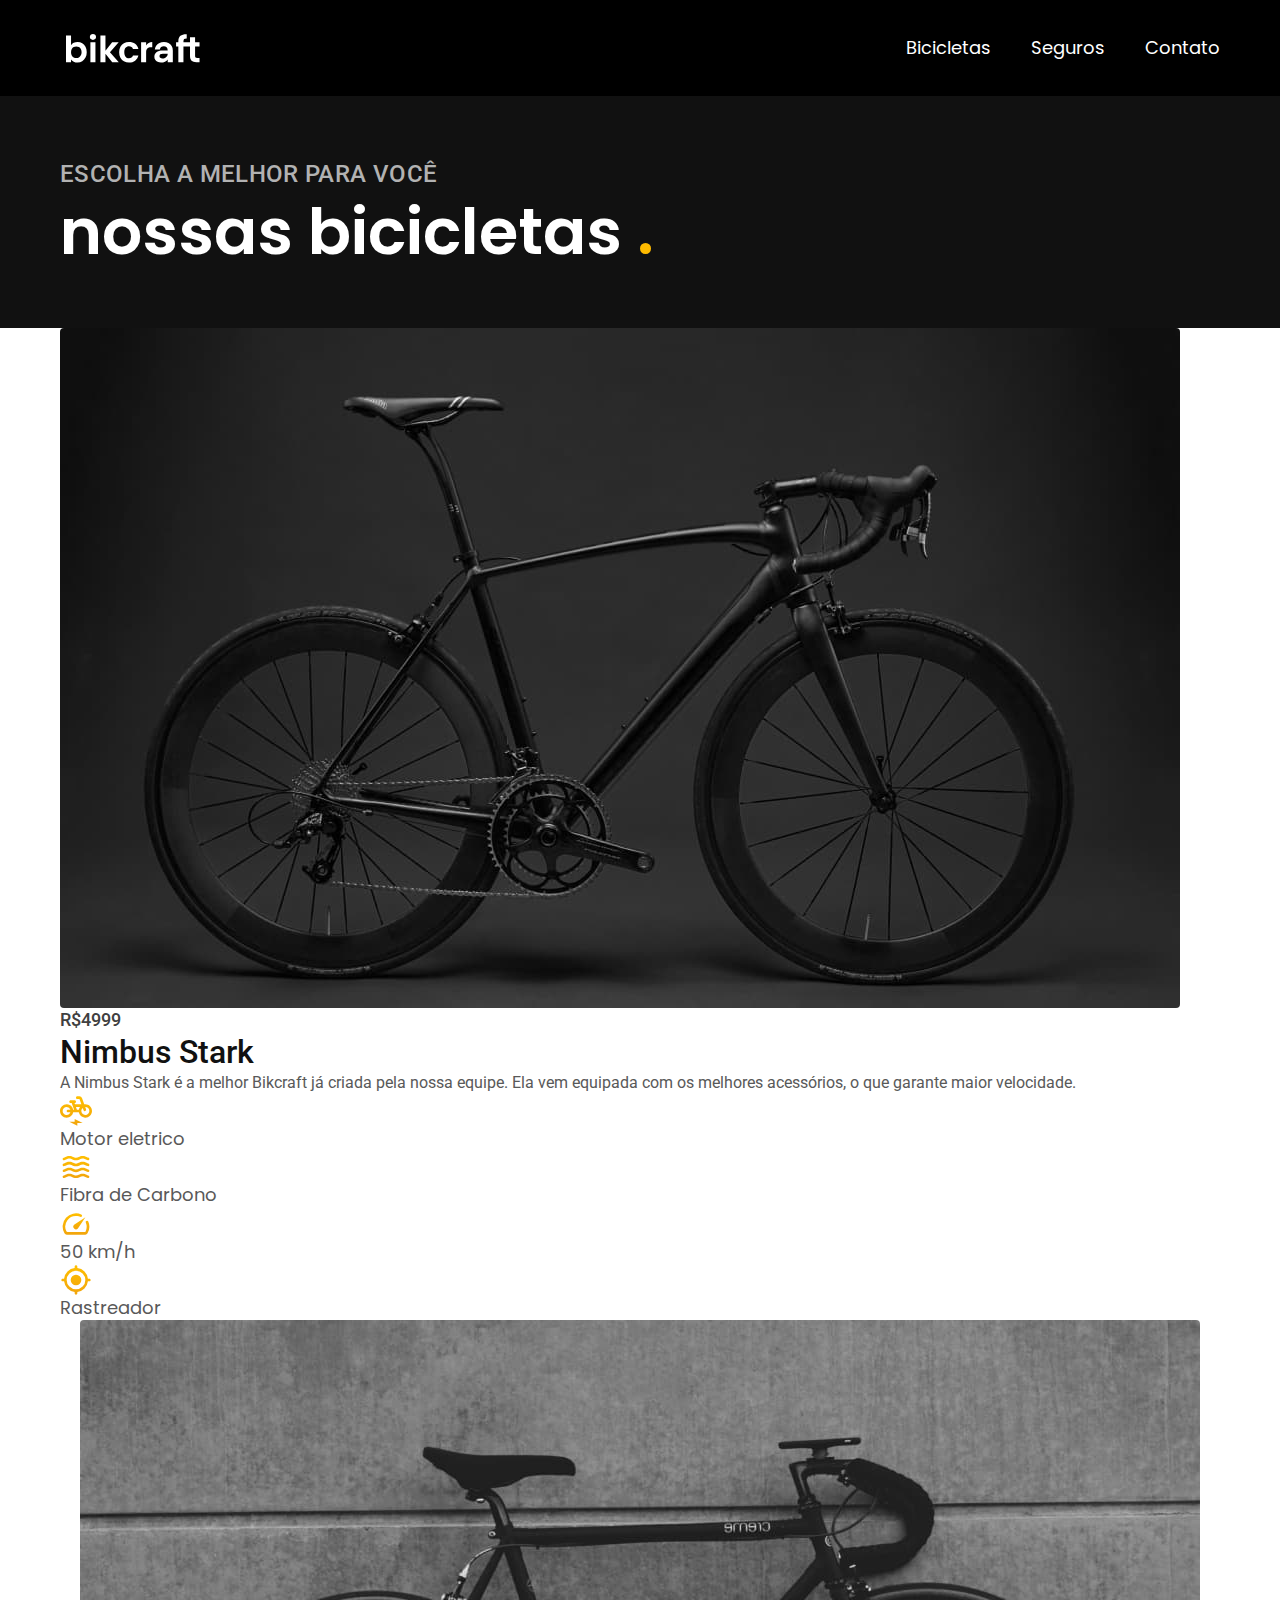
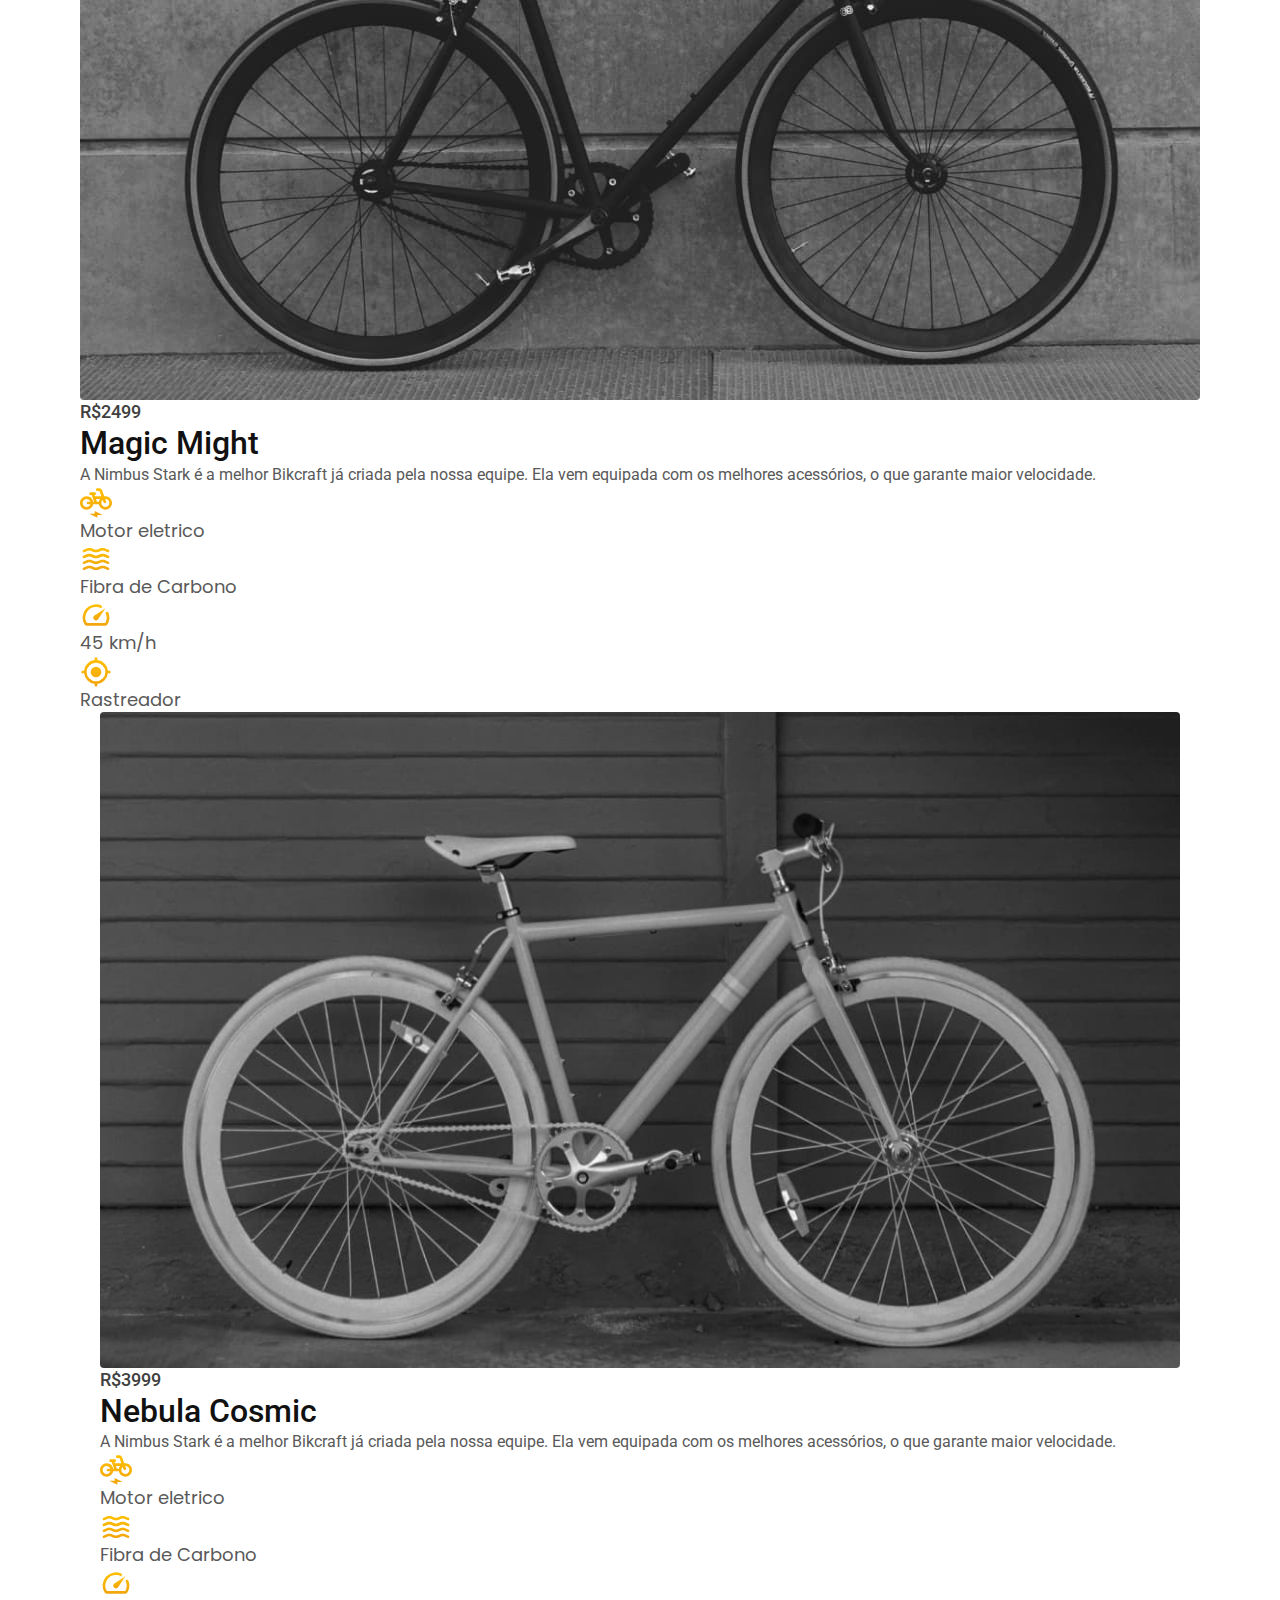
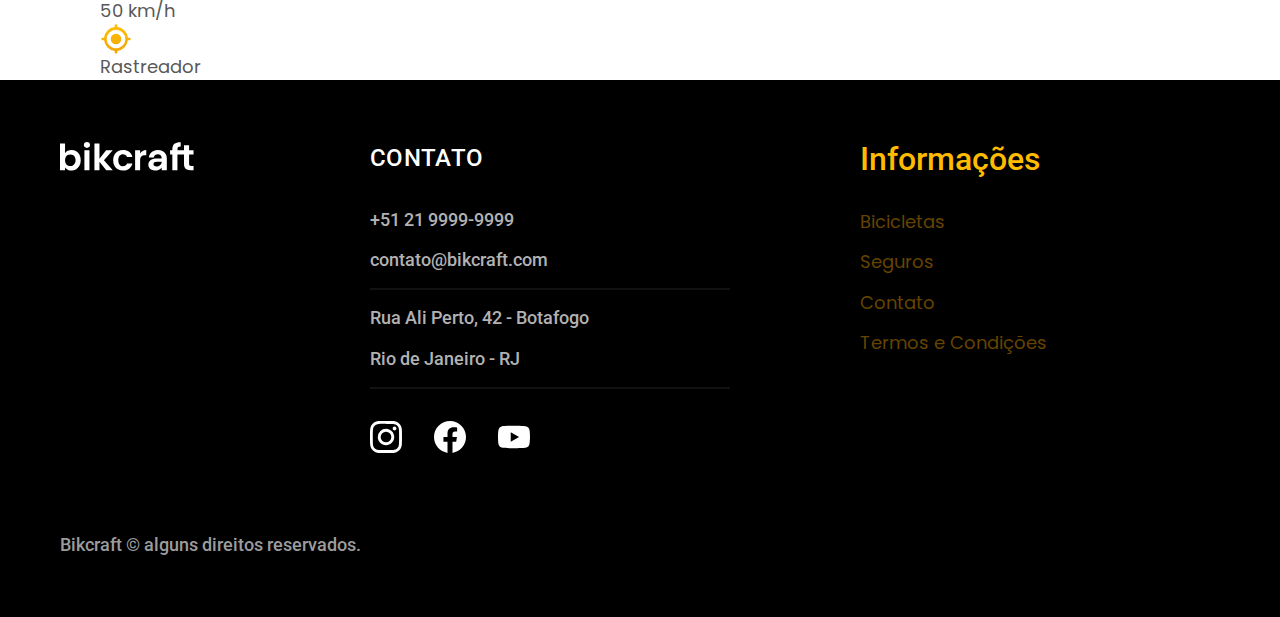
==== bicicletas.html @ 3cd2123c "bicicletas 1" ====
<!DOCTYPE html>
<html lang="pt-br">

<head>
  <meta charset="UTF-8">
  <meta name="viewport" content="width=device-width, initial-scale=1.0">
  <title>Bicicletas | Bikcraft</title>
  <meta name="description" content="">
  <link rel="stylesheet" href="./css/style.css">

  <link rel="preconnect" href="https://fonts.googleapis.com">
  <link rel="preconnect" href="https://fonts.gstatic.com" crossorigin>
  <link href="https://fonts.googleapis.com/css2?family=Merriweather:ital,wght@1,900&family=Poppins:wght@400;600&family=Roboto:wght@400;500&display=swap" rel="stylesheet">
</head>

<body id="bicicletas">
  <header class="header-bg">
    <div class="header container">
      <a href="./">
        <img src="./img/bikcraft.svg" alt="Bikcraft">
      </a>

      <nav aria-label="primaria">
        <ul class="header-menu font-1-m cor-0">
          <li><a href="./bicicletas.html">Bicicletas</a></li>
          <li><a href="./seguros.html">Seguros</a></li>
          <li><a href="./contato.html">Contato</a></li>
        </ul>
      </nav>
    </div>
  </header>

  <main>
    <div class="titulo-bg">
      <div class="titulo container">
        <p class="font-2-l-b cor-5">Escolha a melhor para você</p>
        <h1 class="font-1-xxl cor-0">nossas bicicletas <span class="cor-p1">.</span></h1>
      </div>
    </div>
    <div class="bicicletas-bg">
      <div class="bicicletas container">
        <div class="bicicletas-imagem">
          <img src="./img/bicicletas/nimbus.jpg" alt="bicicleta pretas">
          <span class="font-2-m cor-9">R$4999</span>
        </div>
        <div class="bicicletas-conteudo">
          <h2 class="font-1-xl">Nimbus Stark</h2>
          <p class="font-2-s cor-8">A Nimbus Stark é a melhor Bikcraft já criada pela nossa equipe. Ela vem equipada com os melhores acessórios, o que garante maior velocidade.</p>
          <ul class="font-1-m cor-8">
            <li><img src="./img/icones/eletrica.svg" alt="">Motor eletrico</li>
            <li><img src="./img/icones/carbono.svg" alt="">Fibra de Carbono</li>
            <li><img src="./img/icones/velocidade.svg" alt="">50 km/h</li>
            <li><img src="./img/icones/rastreador.svg" alt="">Rastreador</li>
          </ul>
        </div>

        <div class="bicicletas-bg">
          <div class="bicicletas container">
            <div class="bicicletas-imagem">
              <img src="./img/bicicletas/magic.jpg" alt="bicicleta pretas">
              <span class="font-2-m cor-9">R$2499</span>
            </div>
            <div class="bicicletas-conteudo">
              <h2 class="font-1-xl">Magic Might</h2>
              <p class="font-2-s cor-8">A Nimbus Stark é a melhor Bikcraft já criada pela nossa equipe. Ela vem equipada com os melhores acessórios, o que garante maior velocidade.</p>
              <ul class="font-1-m cor-8">
                <li><img src="./img/icones/eletrica.svg" alt="">Motor eletrico</li>
                <li><img src="./img/icones/carbono.svg" alt="">Fibra de Carbono</li>
                <li><img src="./img/icones/velocidade.svg" alt="">45 km/h</li>
                <li><img src="./img/icones/rastreador.svg" alt="">Rastreador</li>
              </ul>
            </div>

            <div class="bicicletas-bg">
              <div class="bicicletas container">
                <div class="bicicletas-imagem">
                  <img src="./img/bicicletas/nebula.jpg" alt="bicicleta pretas">
                  <span class="font-2-m cor-9">R$3999</span>
                </div>
                <div class="bicicletas-conteudo">
                  <h2 class="font-1-xl">Nebula Cosmic</h2>
                  <p class="font-2-s cor-8">A Nimbus Stark é a melhor Bikcraft já criada pela nossa equipe. Ela vem equipada com os melhores acessórios, o que garante maior velocidade.</p>
                  <ul class="font-1-m cor-8">
                    <li><img src="./img/icones/eletrica.svg" alt="">Motor eletrico</li>
                    <li><img src="./img/icones/carbono.svg" alt="">Fibra de Carbono</li>
                    <li><img src="./img/icones/velocidade.svg" alt="">50 km/h</li>
                    <li><img src="./img/icones/rastreador.svg" alt="">Rastreador</li>
                  </ul>
                </div>

              </div>


            </div>
  </main>


  <footer class="footer-bg">
    <div class="footer container">
      <img src="./img/bikcraft.svg" alt="Bikcraft">
      <div class="footer-contato">
        <h3 class="font-2-l-b cor-0">Contato</h3>
        <ul class="font-2-m cor-5">
          <li><a href="tel: +552199999999"></a>+51 21 9999-9999</li>
          <li><a href="mailto:contato@bikcraft.com"></a>contato@bikcraft.com</li>
          <li>Rua Ali Perto, 42 - Botafogo</li>
          <li>Rio de Janeiro - RJ</li>
        </ul>
        <div class="footer-redes">
          <a href="./">
            <img src="./img/redes/instagram.svg" alt="Instagram"></a>
          <a href="./">
            <img src="./img/redes/facebook.svg" alt="Facebook.svg"></a>
          <a href="./">
            <img src="./img/redes/youtube.svg" alt="Youtube.svg"></a>
        </div>
      </div>
      <div class="footer-informacoes">
        <h3 class="font-1-xl cor-p1">Informações</h3>
        <nav>
          <ul class="font-1-m cor-p4">
            <li><a href="./bicicletas.html">Bicicletas</a></li>
            <li><a href="./seguros.html">Seguros</a></li>
            <li><a href="./contato.html">Contato</a></li>
            <li><a href="./termos.html">Termos e Condições</a></li>
          </ul>
        </nav>
      </div>
      <p class="footer-copy font-2-m cor-6">Bikcraft © alguns direitos reservados.</p>
    </div>
  </footer>
</body>

</html>
---- css/style.css ----
@import "./global/global.css";
@import "./global/header.css";
@import "./utilidades/cores.css";
@import "./global/footer.css";
/* Utilidades */
@import "./utilidades/componentes.css";
@import "./utilidades/tipografia.css";
/* Home */
@import "./home/introducao.css";
@import "./home/tecnologia.css";
@import "./home/parceiros.css";
@import "./home/depoimento.css";

/*Bicicletas*/
@import "./bicicletas/bicicletas-lista.css";
@import "./bicicletas/bicicletas.css";

/*Seguros*/
@import "./seguros/seguros.css";

/*Termos*/
@import "./termos/termos.css";
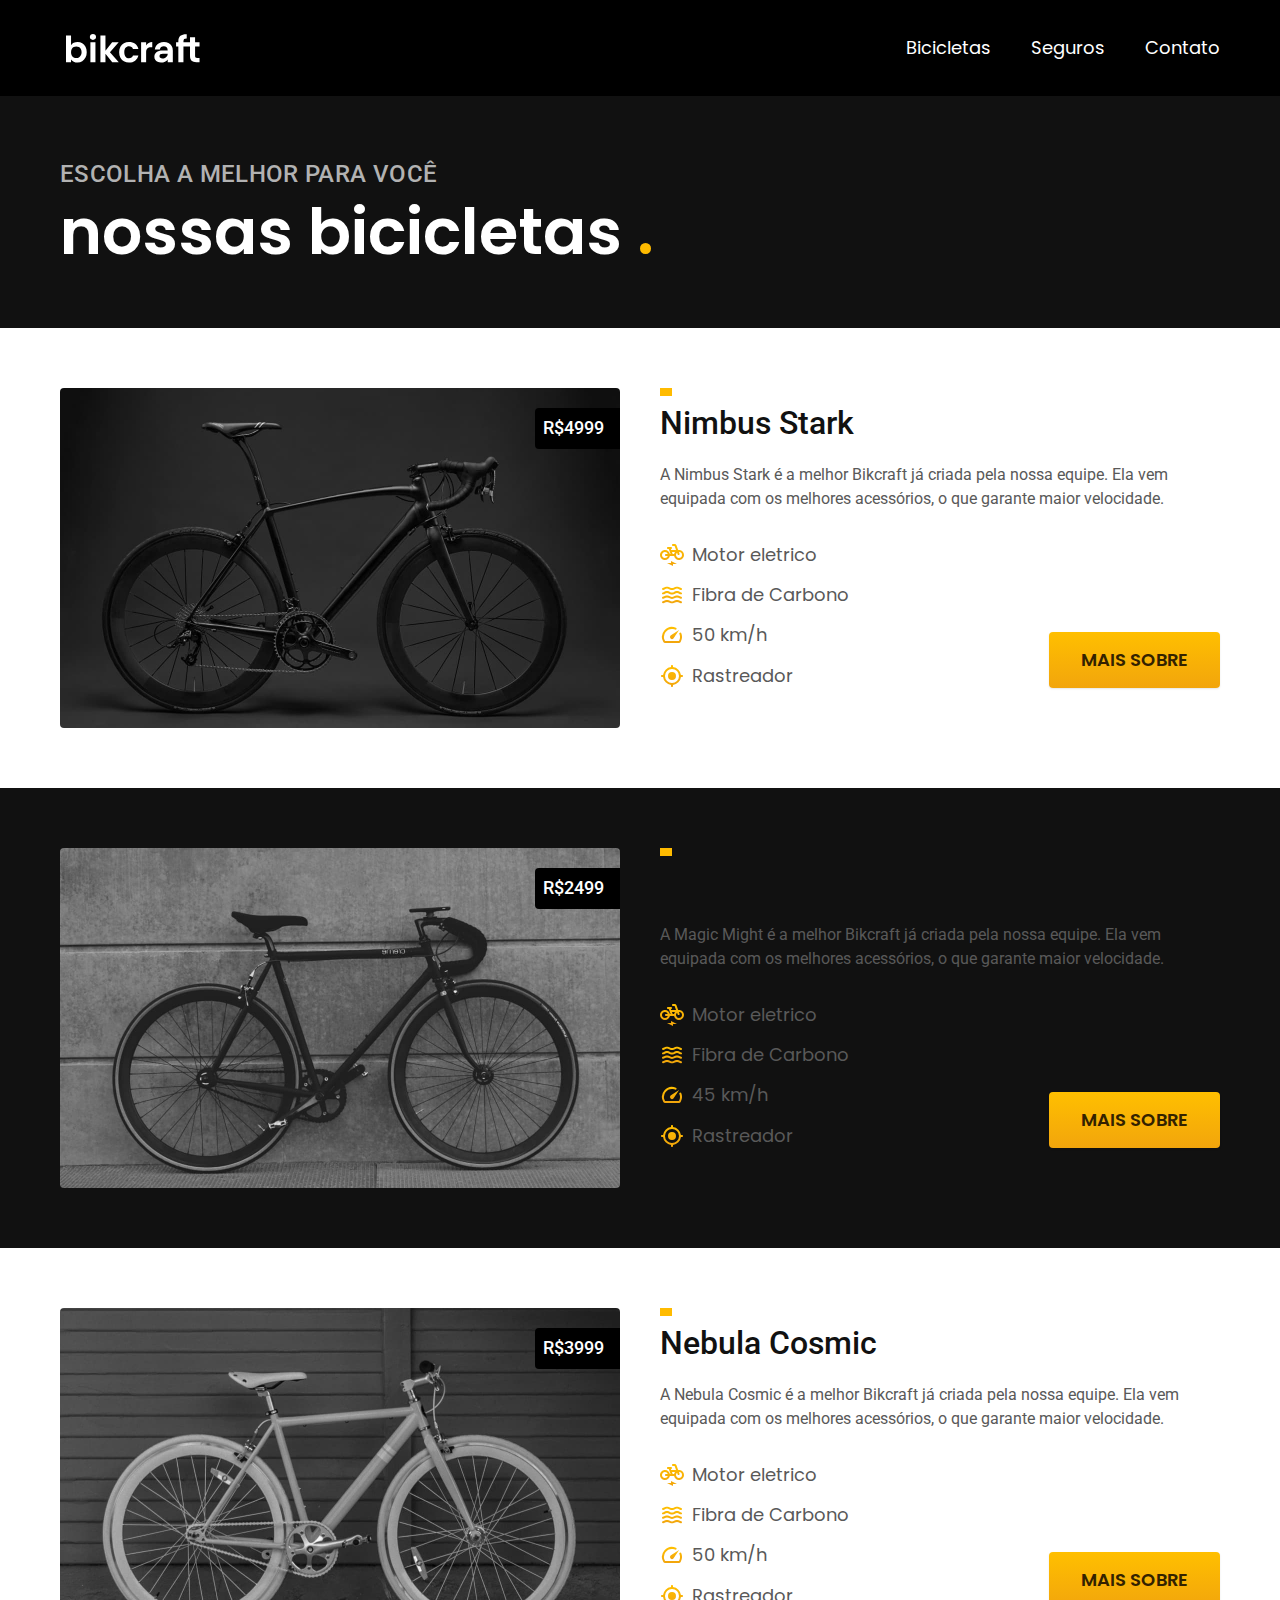
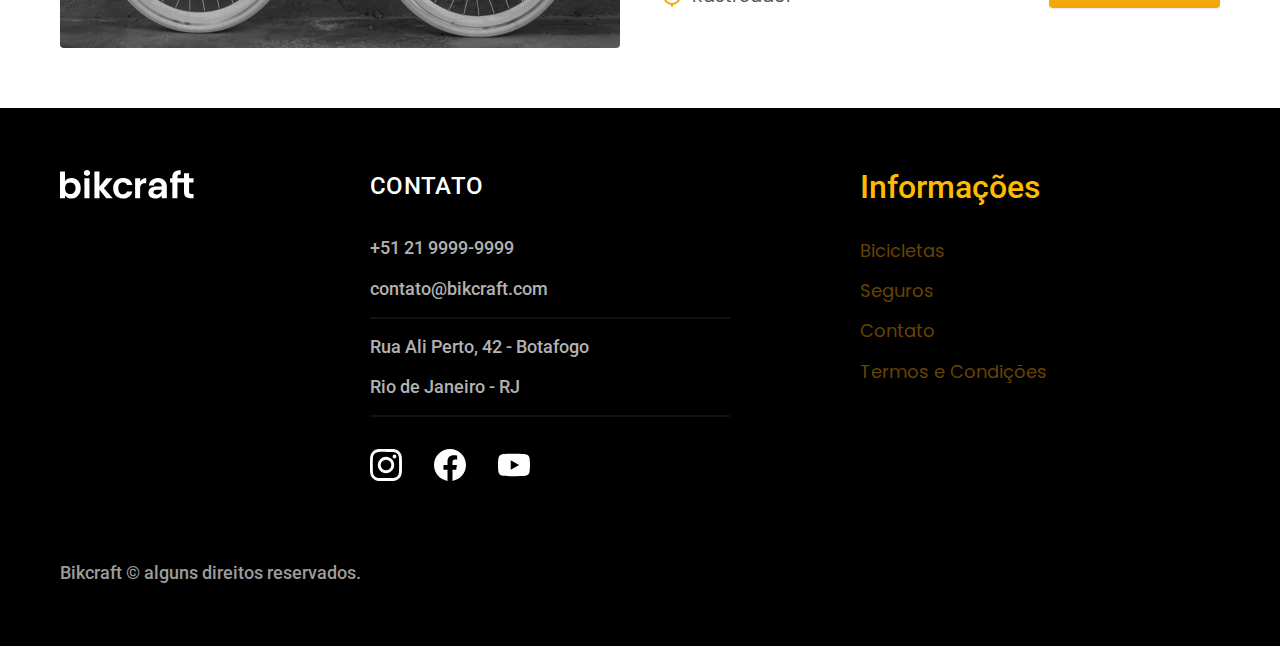
==== commit 76a9a883: "bicicletas 2" ====
--- a/bicicletas.html
+++ b/bicicletas.html
@@ -37,61 +37,67 @@
         <h1 class="font-1-xxl cor-0">nossas bicicletas <span class="cor-p1">.</span></h1>
       </div>
     </div>
+
+    <div class="bicicletas container">
+      <div class="bicicletas-imagem">
+        <img src="./img/bicicletas/nimbus.jpg" alt="bicicleta pretas">
+        <span class="font-2-m cor-9">R$4999</span>
+      </div>
+
+      <div class="bicicletas-conteudo">
+        <h2 class="font-1-xl">Nimbus Stark</h2>
+        <p class="font-2-s cor-8">A Nimbus Stark é a melhor Bikcraft já criada pela nossa equipe. Ela vem equipada com os melhores acessórios, o que garante maior velocidade.</p>
+        <ul class="font-1-m cor-8">
+          <li><img src="./img/icones/eletrica.svg" alt="">Motor eletrico</li>
+          <li><img src="./img/icones/carbono.svg" alt="">Fibra de Carbono</li>
+          <li><img src="./img/icones/velocidade.svg" alt="">50 km/h</li>
+          <li><img src="./img/icones/rastreador.svg" alt="">Rastreador</li>
+        </ul>
+        <a class="botao seta" href="./bicicletas.html/nimbus.html">Mais Sobre</a>
+      </div>
+    </div>
+
     <div class="bicicletas-bg">
       <div class="bicicletas container">
         <div class="bicicletas-imagem">
-          <img src="./img/bicicletas/nimbus.jpg" alt="bicicleta pretas">
-          <span class="font-2-m cor-9">R$4999</span>
+          <img src="./img/bicicletas/magic.jpg" alt="bicicleta pretas">
+          <span class="font-2-m cor-9">R$2499</span>
         </div>
         <div class="bicicletas-conteudo">
-          <h2 class="font-1-xl">Nimbus Stark</h2>
-          <p class="font-2-s cor-8">A Nimbus Stark é a melhor Bikcraft já criada pela nossa equipe. Ela vem equipada com os melhores acessórios, o que garante maior velocidade.</p>
+          <h2 class="font-1-xl">Magic Might</h2>
+          <p class="font-2-s cor-8">A Magic Might é a melhor Bikcraft já criada pela nossa equipe. Ela vem equipada com os melhores acessórios, o que garante maior velocidade.</p>
           <ul class="font-1-m cor-8">
             <li><img src="./img/icones/eletrica.svg" alt="">Motor eletrico</li>
             <li><img src="./img/icones/carbono.svg" alt="">Fibra de Carbono</li>
-            <li><img src="./img/icones/velocidade.svg" alt="">50 km/h</li>
+            <li><img src="./img/icones/velocidade.svg" alt="">45 km/h</li>
             <li><img src="./img/icones/rastreador.svg" alt="">Rastreador</li>
           </ul>
+          <a class="botao seta" href="./bicicletas.html/magic.html">Mais Sobre</a>
+
         </div>
+      </div>
+    </div>
 
-        <div class="bicicletas-bg">
-          <div class="bicicletas container">
-            <div class="bicicletas-imagem">
-              <img src="./img/bicicletas/magic.jpg" alt="bicicleta pretas">
-              <span class="font-2-m cor-9">R$2499</span>
-            </div>
-            <div class="bicicletas-conteudo">
-              <h2 class="font-1-xl">Magic Might</h2>
-              <p class="font-2-s cor-8">A Nimbus Stark é a melhor Bikcraft já criada pela nossa equipe. Ela vem equipada com os melhores acessórios, o que garante maior velocidade.</p>
-              <ul class="font-1-m cor-8">
-                <li><img src="./img/icones/eletrica.svg" alt="">Motor eletrico</li>
-                <li><img src="./img/icones/carbono.svg" alt="">Fibra de Carbono</li>
-                <li><img src="./img/icones/velocidade.svg" alt="">45 km/h</li>
-                <li><img src="./img/icones/rastreador.svg" alt="">Rastreador</li>
-              </ul>
-            </div>
+    <div class="bicicletas container">
+      <div class="bicicletas-imagem">
+        <img src="./img/bicicletas/nebula.jpg" alt="bicicleta pretas">
+        <span class="font-2-m cor-9">R$3999</span>
+      </div>
+      <div class="bicicletas-conteudo">
+        <h2 class="font-1-xl">Nebula Cosmic</h2>
+        <p class="font-2-s cor-8">A Nebula Cosmic é a melhor Bikcraft já criada pela nossa equipe. Ela vem equipada com os melhores acessórios, o que garante maior velocidade.</p>
+        <ul class="font-1-m cor-8">
+          <li><img src="./img/icones/eletrica.svg" alt="">Motor eletrico</li>
+          <li><img src="./img/icones/carbono.svg" alt="">Fibra de Carbono</li>
+          <li><img src="./img/icones/velocidade.svg" alt="">50 km/h</li>
+          <li><img src="./img/icones/rastreador.svg" alt="">Rastreador</li>
+        </ul>
+        <a class="botao seta" href="./bicicletas.html/nebula.html">Mais Sobre</a>
 
-            <div class="bicicletas-bg">
-              <div class="bicicletas container">
-                <div class="bicicletas-imagem">
-                  <img src="./img/bicicletas/nebula.jpg" alt="bicicleta pretas">
-                  <span class="font-2-m cor-9">R$3999</span>
-                </div>
-                <div class="bicicletas-conteudo">
-                  <h2 class="font-1-xl">Nebula Cosmic</h2>
-                  <p class="font-2-s cor-8">A Nimbus Stark é a melhor Bikcraft já criada pela nossa equipe. Ela vem equipada com os melhores acessórios, o que garante maior velocidade.</p>
-                  <ul class="font-1-m cor-8">
-                    <li><img src="./img/icones/eletrica.svg" alt="">Motor eletrico</li>
-                    <li><img src="./img/icones/carbono.svg" alt="">Fibra de Carbono</li>
-                    <li><img src="./img/icones/velocidade.svg" alt="">50 km/h</li>
-                    <li><img src="./img/icones/rastreador.svg" alt="">Rastreador</li>
-                  </ul>
-                </div>
-
-              </div>
+      </div>
+    </div>
 
 
-            </div>
   </main>
 
 
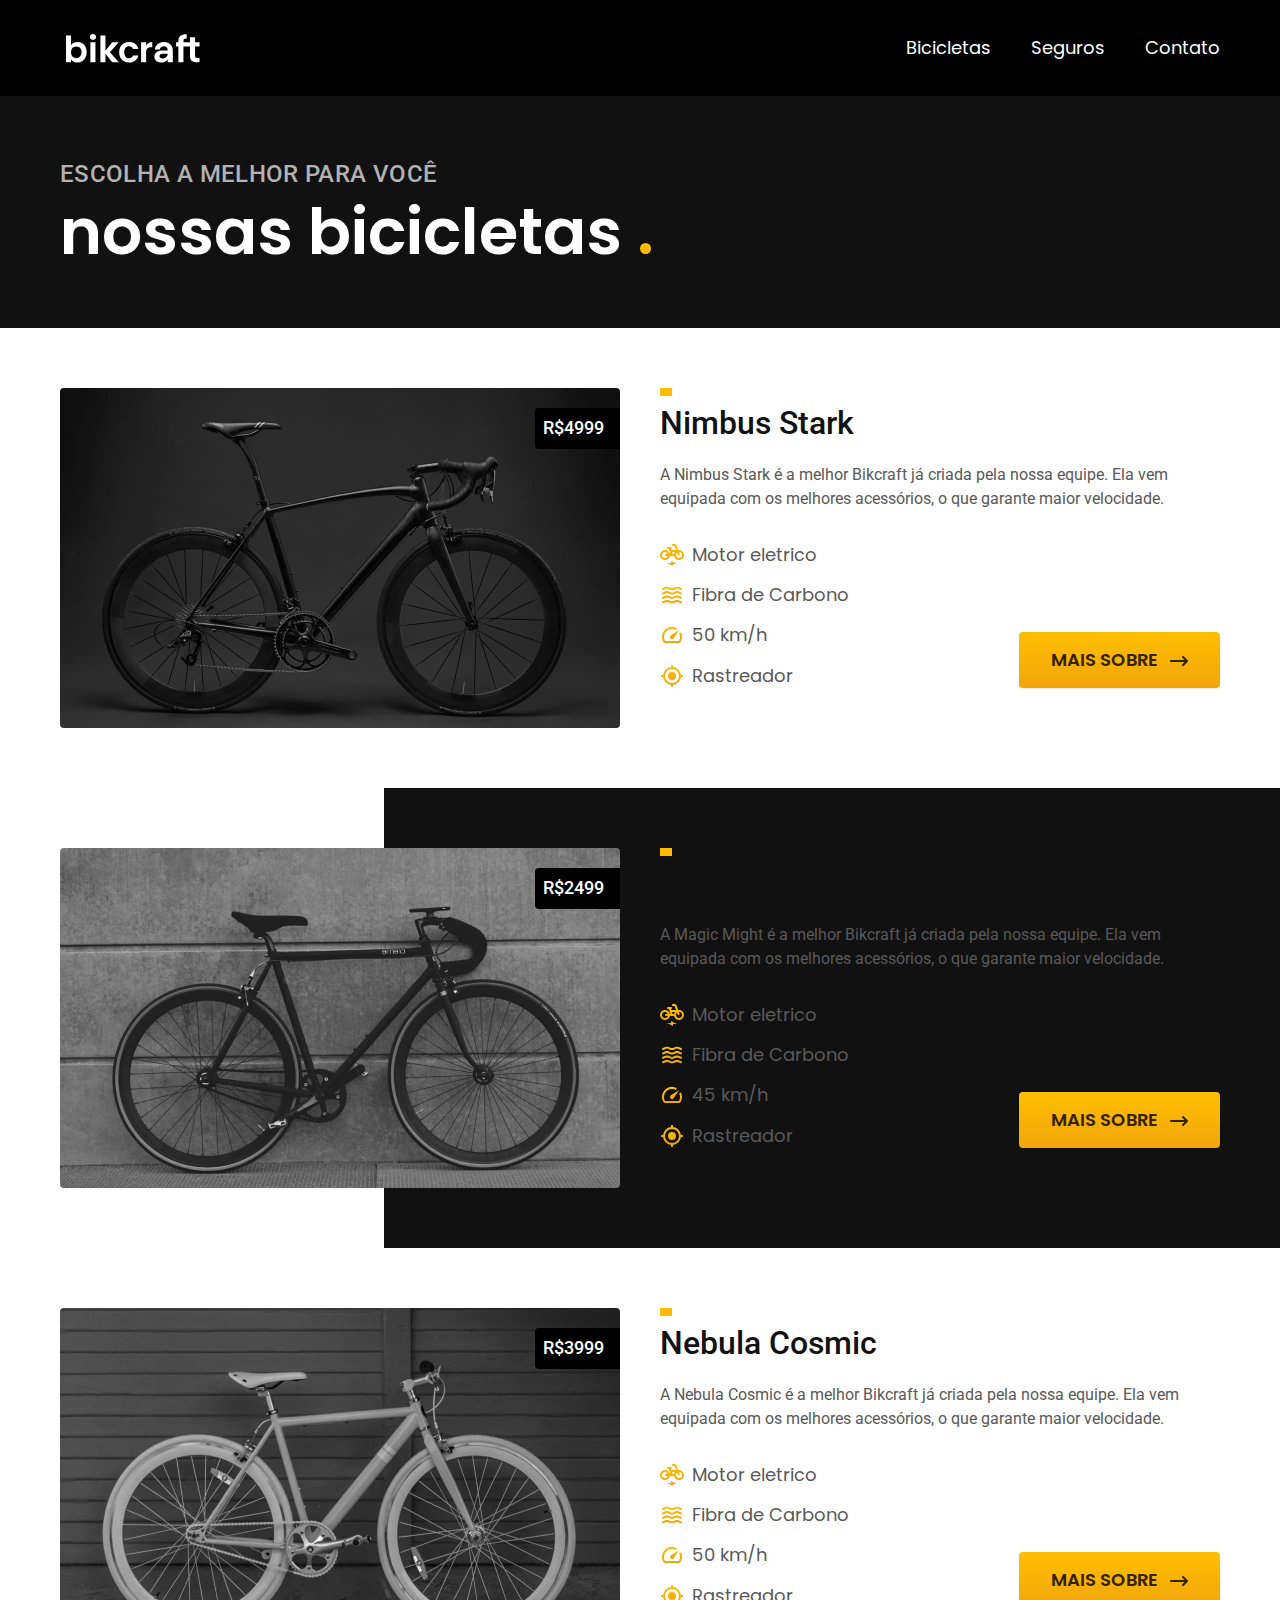
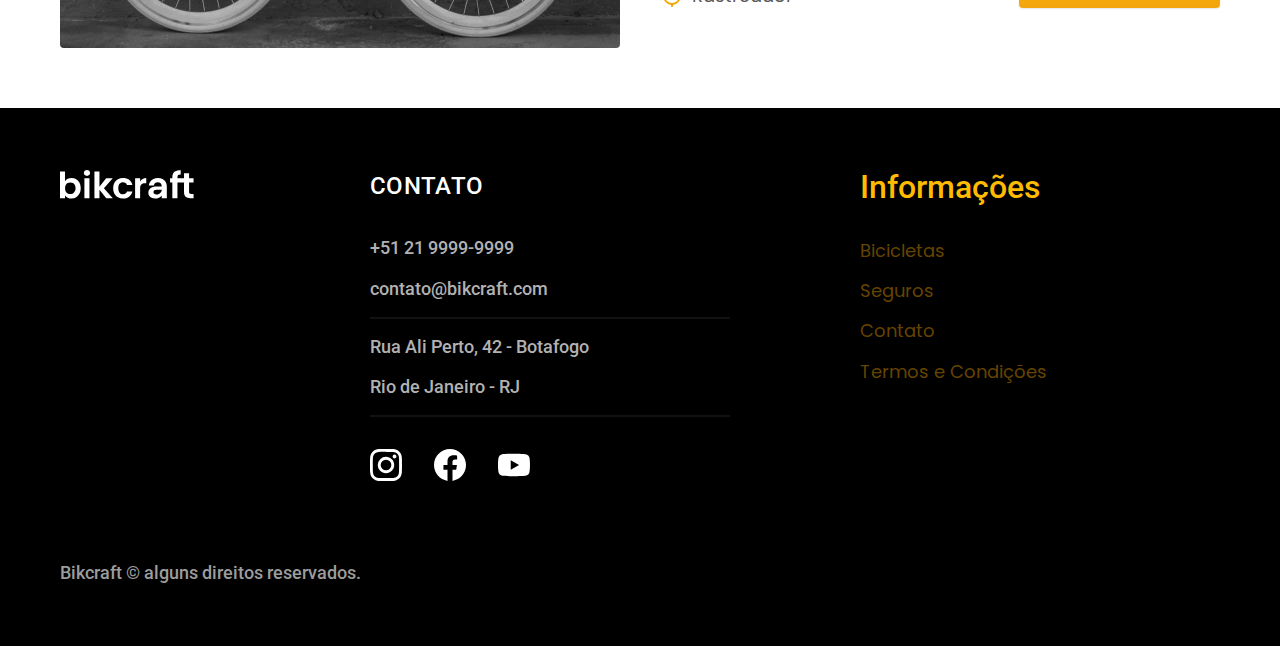
==== commit beed59e2: "Bicicleta Interna 2" ====
--- a/bicicletas.html
+++ b/bicicletas.html
@@ -6,7 +6,7 @@
   <meta name="viewport" content="width=device-width, initial-scale=1.0">
   <title>Bicicletas | Bikcraft</title>
   <meta name="description" content="">
-  <link rel="stylesheet" href="./css/style.css">
+  <link rel="stylesheet" href="/css/style.css">
 
   <link rel="preconnect" href="https://fonts.googleapis.com">
   <link rel="preconnect" href="https://fonts.gstatic.com" crossorigin>
@@ -53,7 +53,7 @@
           <li><img src="./img/icones/velocidade.svg" alt="">50 km/h</li>
           <li><img src="./img/icones/rastreador.svg" alt="">Rastreador</li>
         </ul>
-        <a class="botao seta" href="./bicicletas.html/nimbus.html">Mais Sobre</a>
+        <a class="botao seta" href="./bicicletas/nimbus.html">Mais Sobre</a>
       </div>
     </div>
 
@@ -72,7 +72,7 @@
             <li><img src="./img/icones/velocidade.svg" alt="">45 km/h</li>
             <li><img src="./img/icones/rastreador.svg" alt="">Rastreador</li>
           </ul>
-          <a class="botao seta" href="./bicicletas.html/magic.html">Mais Sobre</a>
+          <a class="botao seta" href="./bicicletas/magic.html">Mais Sobre</a>
 
         </div>
       </div>
@@ -92,7 +92,7 @@
           <li><img src="./img/icones/velocidade.svg" alt="">50 km/h</li>
           <li><img src="./img/icones/rastreador.svg" alt="">Rastreador</li>
         </ul>
-        <a class="botao seta" href="./bicicletas.html/nebula.html">Mais Sobre</a>
+        <a class="botao seta" href="./bicicletas/nebula.html">Mais Sobre</a>
 
       </div>
     </div>
--- a/css/style.css
+++ b/css/style.css
@@ -15,8 +15,13 @@
 @import "./bicicletas/bicicletas-lista.css";
 @import "./bicicletas/bicicletas.css";
 
+/*Bicicleta*/
+@import "./bicicleta/bicicleta.css";
+
 /*Seguros*/
 @import "./seguros/seguros.css";
+@import "./seguros/perguntas.css";
+@import "./seguros/vantagens.css";
 
 /*Termos*/
 @import "./termos/termos.css";
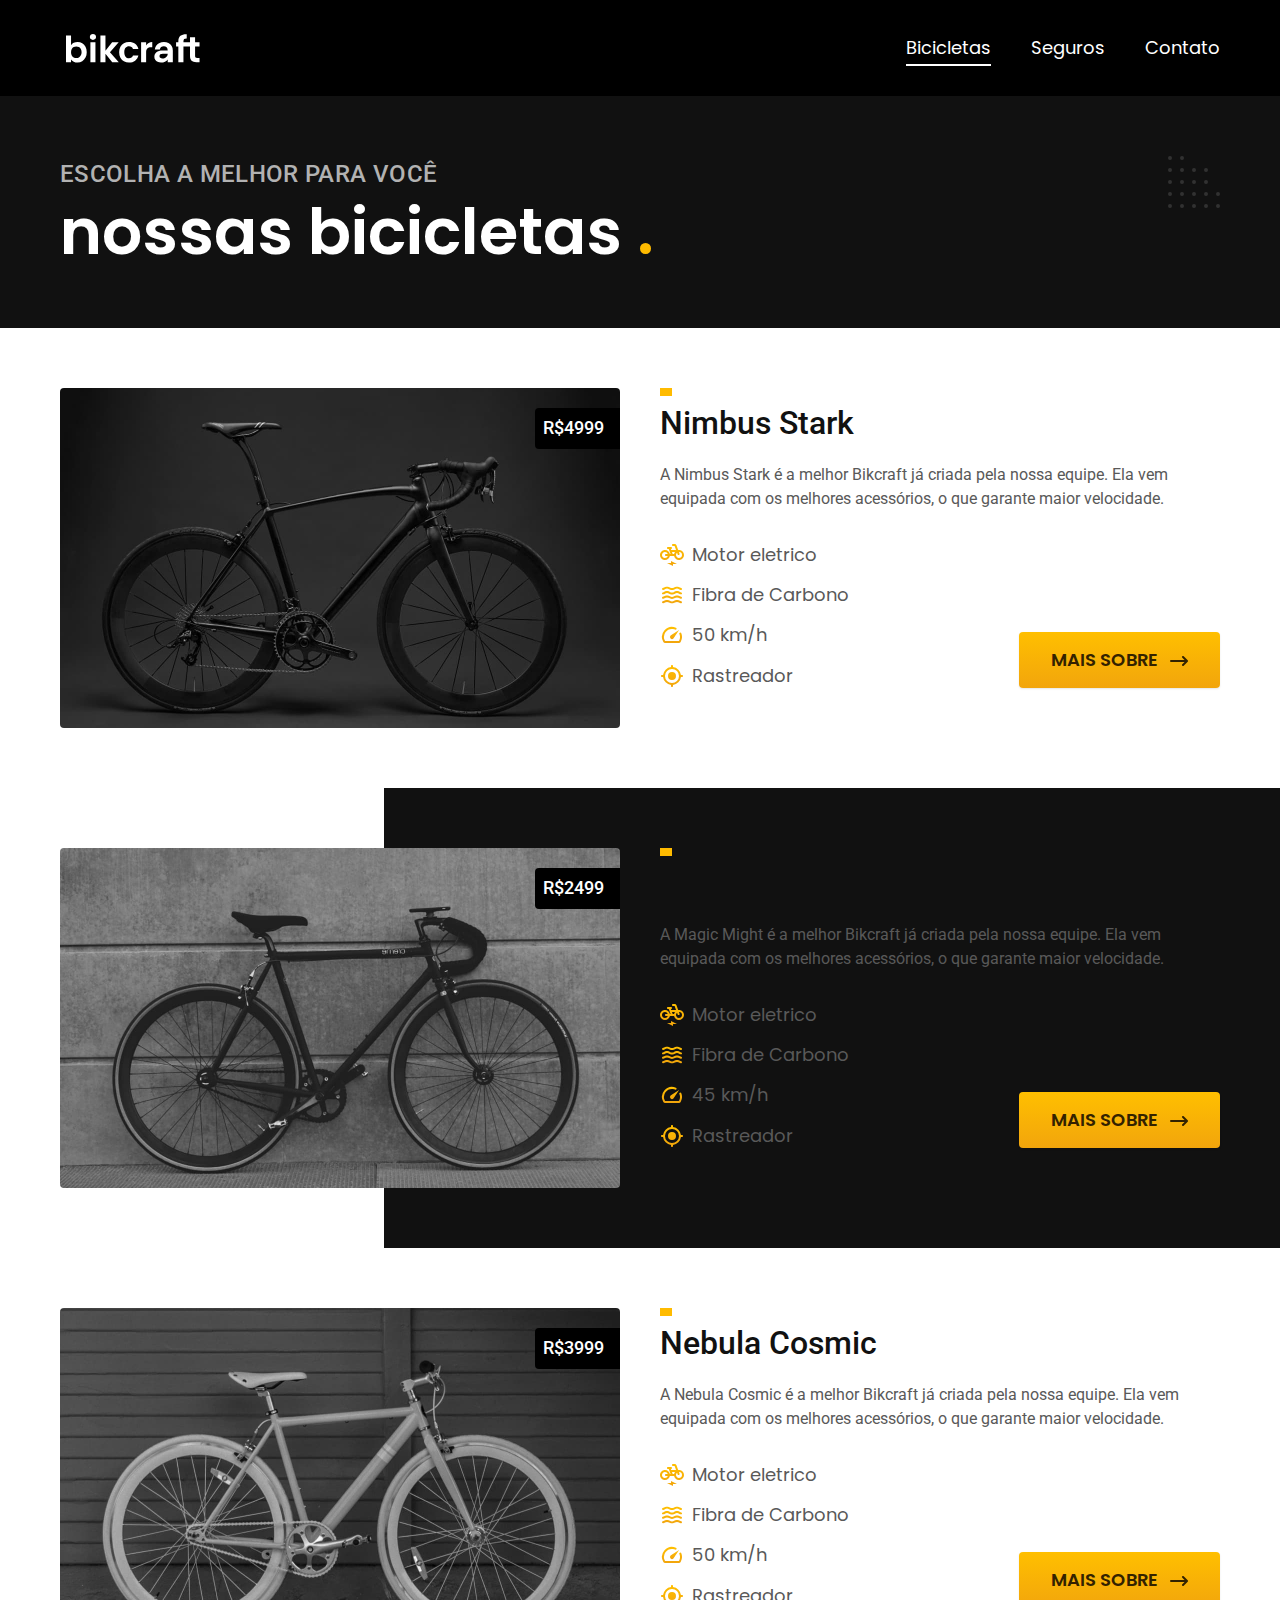
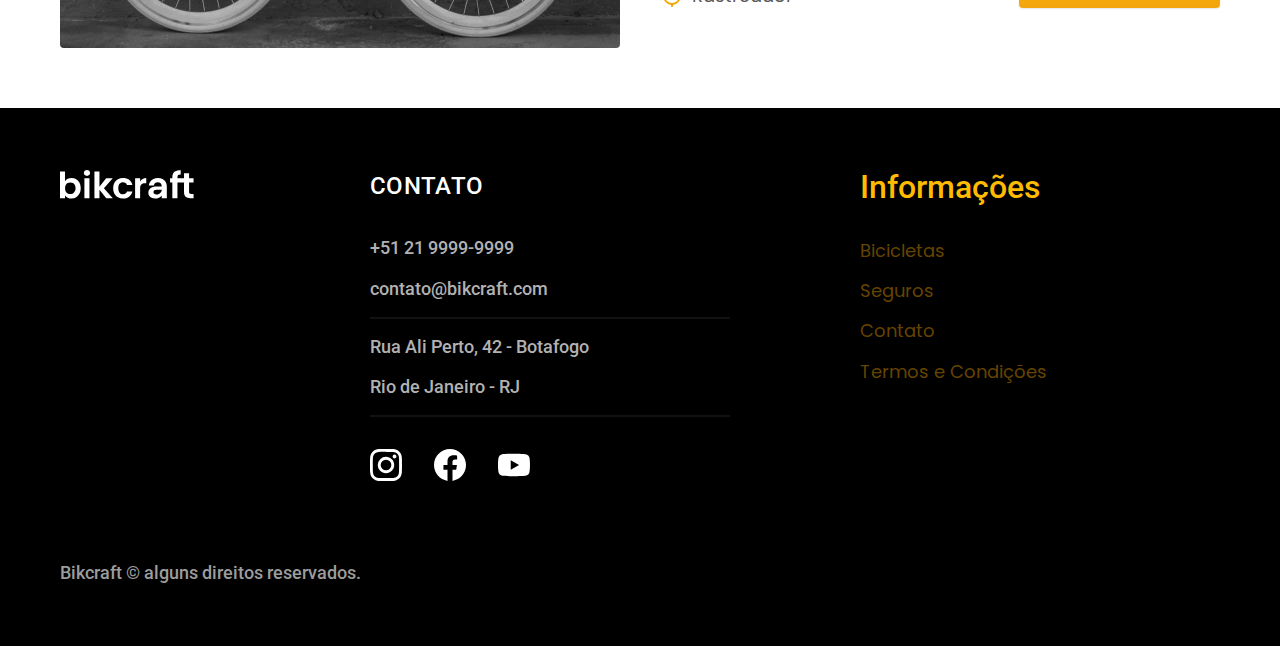
==== commit b3563ade: "Menu Ativo" ====
--- a/bicicletas.html
+++ b/bicicletas.html
@@ -135,6 +135,7 @@
       <p class="footer-copy font-2-m cor-6">Bikcraft © alguns direitos reservados.</p>
     </div>
   </footer>
+  <script src="./js/script.js"></script>
 </body>
 
 </html>--- a/css/style.css
+++ b/css/style.css
@@ -5,6 +5,7 @@
 /* Utilidades */
 @import "./utilidades/componentes.css";
 @import "./utilidades/tipografia.css";
+@import "./utilidades/formulario.css";
 /* Home */
 @import "./home/introducao.css";
 @import "./home/tecnologia.css";
@@ -14,6 +15,7 @@
 /*Bicicletas*/
 @import "./bicicletas/bicicletas-lista.css";
 @import "./bicicletas/bicicletas.css";
+@import "./bicicleta/seguro.css";
 
 /*Bicicleta*/
 @import "./bicicleta/bicicleta.css";
@@ -25,3 +27,10 @@
 
 /*Termos*/
 @import "./termos/termos.css";
+
+/*contato*/
+@import "./contato/contato.css";
+@import "./contato/lojas.css";
+
+/*orcamento*/
+@import "./orcamento/orcamento.css";
